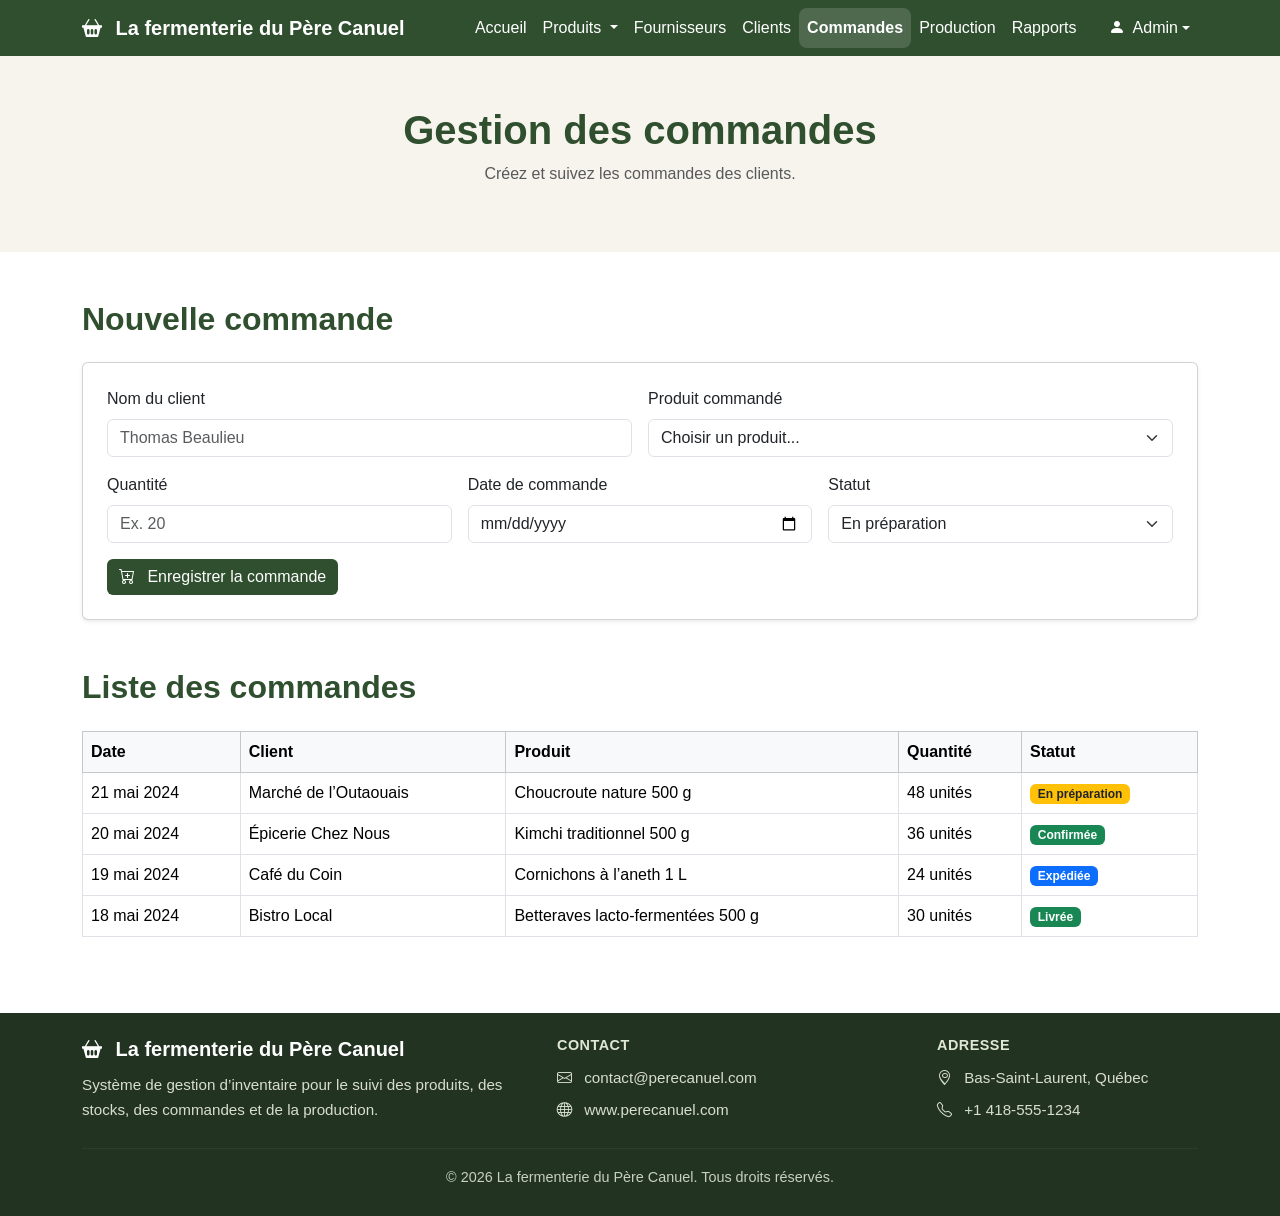
==== TravailSessionBD/commandes.html @ 0ee6f3ba "Ajout de la page commandes Ajout de la page commandes" ====
<!DOCTYPE html>
<html lang="fr">
<head>
    <meta charset="UTF-8">
    <meta name="viewport" content="width=device-width, initial-scale=1">
    <title>Gestion d'inventaire - Père Canuel</title>
    <link href="https://cdn.jsdelivr.net/npm/bootstrap@5.3.3/dist/css/bootstrap.min.css" rel="stylesheet">
    <link href="https://cdn.jsdelivr.net/npm/bootstrap-icons@1.11.3/font/bootstrap-icons.css" rel="stylesheet">
    <link type="text/css" rel="stylesheet" href="styles/commandes.css"/>
</head>

<body>

 <nav class="navbar navbar-expand-lg navbar-dark">
    <div class="container">
      <a class="navbar-brand fw-bold" href="index.html">
        <i class="bi bi-basket2-fill me-2"></i>
        La fermenterie du Père Canuel
      </a>

      <button class="navbar-toggler" type="button" data-bs-toggle="collapse" data-bs-target="#navbarMenu">
        <span class="navbar-toggler-icon"></span>
      </button>

      <div class="collapse navbar-collapse" id="navbarMenu">
        <ul class="navbar-nav ms-auto">

          <li class="nav-item">
            <a class="nav-link" href="index.html">Accueil</a>
          </li>

          <li class="nav-item dropdown">
            <a class="nav-link dropdown-toggle" href="#" id="produitsDropdown" role="button" 
              data-bs-toggle="dropdown" aria-expanded="false">
              Produits
            </a>

            <ul class="dropdown-menu" aria-labelledby="produitsDropdown">
              <li>
                <a class="dropdown-item" href="produits-bruts.html">
                  Produits bruts
                </a>
              </li>

              <li>
                <a class="dropdown-item" href="produits-transformes.html">
                  Produits transformés
                </a>
              </li>
            </ul>
          </li>

          <li class="nav-item">
            <a class="nav-link" href="fournisseurs.html">Fournisseurs</a>
          </li>

          <li class="nav-item">
            <a class="nav-link" href="clients.html">Clients</a>
          </li>

          <li class="nav-item">
            <a class="nav-link active" href="commandes.html">Commandes</a>
          </li>

          <li class="nav-item">
            <a class="nav-link" href="production.html">Production</a>
          </li>

          <li class="nav-item">
            <a class="nav-link" href="rapports.html">Rapports</a>
          </li>

          <li class="nav-item dropdown ms-lg-3">
            <a class="nav-link dropdown-toggle d-flex align-items-center" 
              href="#" id="userDropdown" role="button" 
              data-bs-toggle="dropdown" aria-expanded="false">
              <span class="user-avatar me-2">
                <i class="bi bi-person-fill"></i>
              </span>
              Admin
            </a>

            <ul class="dropdown-menu dropdown-menu-end" aria-labelledby="userDropdown">
              <li> 
                <a class="dropdown-item" href="#">
                  <i class="bi bi-person-circle me-2"></i>
                  Mon profil
                </a>
              </li>

              <li>
                <a class="dropdown-item" href="#">
                  <i class="bi bi-gear me-2"></i>
                  Paramètres
                </a>
              </li>

              <li>
                <hr class="dropdown-divider">
              </li>

              <li>
                <a class="dropdown-item text-danger" href="connexion.html">
                  <i class="bi bi-box-arrow-right me-2"></i>
                  Se déconnecter
                </a>
              </li>
            </ul>
          </li>
        </ul>
      </div>
    </div>
  </nav>

  <header class="page-header">
    <div class="container">
      <h1>Gestion des commandes</h1>
      <p class="text-muted">
        Créez et suivez les commandes des clients.
      </p>
    </div>
  </header>

  <main class="container my-5">
    <section class="mb-5">
      <h2 class="section-title mb-4">Nouvelle commande</h2>

      <div class="card p-4 shadow-sm">
        <form>
          <div class="row g-3">
            <div class="col-md-6">
              <label for="client" class="form-label">Nom du client</label>
              <input type="text" class="form-control" id="client" placeholder="Thomas Beaulieu">
            </div>

            <div class="col-md-6">
              <label for="produit" class="form-label">Produit commandé</label>
              <select class="form-select" id="produit">
                <option selected>Choisir un produit...</option>
                <option>Choucroute nature 500 g</option>
                <option>Kimchi traditionnel 500 g</option>
                <option>Cornichons à l’aneth 1 L</option>
                <option>Betteraves lacto-fermentées 500 g</option>
              </select>
            </div>

            <div class="col-md-4">
              <label for="quantite" class="form-label">Quantité</label>
              <input type="number" class="form-control" id="quantite" placeholder="Ex. 20">
            </div>

            <div class="col-md-4">
              <label for="dateCommande" class="form-label">Date de commande</label>
              <input type="date" class="form-control" id="dateCommande">
            </div>

            <div class="col-md-4">
              <label for="statut" class="form-label">Statut</label>
              <select class="form-select" id="statut">
                <option>En préparation</option>
                <option>Confirmée</option>
                <option>Expédiée</option>
                <option>Livrée</option>
              </select>
            </div>

            <div class="col-12">
              <button type="submit" class="btn btn-principal">
                <i class="bi bi-cart-plus me-2"></i>
                Enregistrer la commande
              </button>
            </div>

          </div>
        </form>
      </div>
    </section>

    <!-- Tableau commandes -->
    <section>
      <h2 class="section-title mb-4">Liste des commandes</h2>

      <div class="table-responsive">
        <table class="table table-bordered align-middle">
          <thead class="table-light">
            <tr>
              <th>Date</th>
              <th>Client</th>
              <th>Produit</th>
              <th>Quantité</th>
              <th>Statut</th>
            </tr>
          </thead>

          <tbody>
            <tr>
              <td>21 mai 2024</td>
              <td>Marché de l’Outaouais</td>
              <td>Choucroute nature 500 g</td>
              <td>48 unités</td>
              <td><span class="badge bg-warning text-dark">En préparation</span></td>
            </tr>

            <tr>
              <td>20 mai 2024</td>
              <td>Épicerie Chez Nous</td>
              <td>Kimchi traditionnel 500 g</td>
              <td>36 unités</td>
              <td><span class="badge bg-success">Confirmée</span></td>
            </tr>

            <tr>
              <td>19 mai 2024</td>
              <td>Café du Coin</td>
              <td>Cornichons à l’aneth 1 L</td>
              <td>24 unités</td>
              <td><span class="badge bg-primary">Expédiée</span></td>
            </tr>

            <tr>
              <td>18 mai 2024</td>
              <td>Bistro Local</td>
              <td>Betteraves lacto-fermentées 500 g</td>
              <td>30 unités</td>
              <td><span class="badge bg-success">Livrée</span></td>
            </tr>
          </tbody>
        </table>
      </div>
    </section>

  </main>

  <footer class="footer-pro">
  <div class="container py-4">
    <div class="row gy-4 align-items-center">
      <div class="col-lg-5 col-md-12">
        <h5 class="footer-title">
          <i class="bi bi-basket2-fill me-2"></i>
          La fermenterie du Père Canuel
        </h5>

        <p class="footer-text mb-0">
          Système de gestion d’inventaire pour le suivi des produits,
          des stocks, des commandes et de la production.
        </p>
      </div>

      <div class="col-lg-4 col-md-12">
        <h6 class="footer-subtitle">Contact</h6>

        <p class="footer-text mb-2">
          <i class="bi bi-envelope me-2"></i>
            contact@perecanuel.com
        </p>

        <p class="footer-text mb-0">
          <i class="bi bi-globe me-2"></i>
            www.perecanuel.com
        </p>
      </div>
      <div class="col-lg-3 col-md-12">
        <h6 class="footer-subtitle">Adresse</h6>
        <p class="footer-text mb-2">
          <i class="bi bi-geo-alt me-2"></i>
            Bas-Saint-Laurent, Québec
        </p>
        <p class="footer-text mb-0">
          <i class="bi bi-telephone me-2"></i>
            +1 418-555-1234
        </p>
      </div>

    </div>
    <hr class="footer-line">
      <div class="text-center">
        <p class="footer-bottom mb-1">
          © 2026 La fermenterie du Père Canuel. Tous droits réservés.
        </p>
      </div>
    </hr>
  </div>
</footer>

  <script 
    src="https://cdn.jsdelivr.net/npm/bootstrap@5.3.3/dist/js/bootstrap.bundle.min.js">
  </script>

</body>
</html>
---- TravailSessionBD/styles/commandes.css ----
body {
      font-family: Arial, Helvetica, sans-serif;
      background-color: #ffffff;
    }

    .navbar {
      background-color: #2f4f2f;
    }

    .navbar-brand,
    .nav-link {
      color: white !important;
      font-weight: 500;
    }

    .nav-link:hover {
      background-color: #5f7f4f;
      color: white;
      border-radius: 8px;
    }

    .navbar .nav-link.active {
      color: #ffffff;
      font-weight: 700;
      background-color: rgba(255, 255, 255, 0.15);
      border-radius: 8px;
    }

    .dropdown-item:hover {
      background-color: #5f7f4f;
      color: white;
    }

    .page-header {
      background-color: #f7f4ed;
      padding: 50px 0;
      text-align: center;
    }

    .page-header h1 {
      color: #2f4f2f;
      font-weight: 700;
    }

    .btn-principal {
      background-color: #2f4f2f;
      color: white;
      border: none;
    }

    .btn-principal:hover {
      background-color: #5f7f4f;
      color: white;
    }

    .section-title {
      color: #2f4f2f;
      font-weight: 700;
    }

    .footer-pro {
  background-color: #223322;
  color: #ffffff;
  margin-top: 60px;
}

.footer-title {
  font-weight: 700;
  color: #ffffff;
  margin-bottom: 12px;
}

.footer-subtitle {
  font-weight: 700;
  color: #dfe8d2;
  margin-bottom: 12px;
  text-transform: uppercase;
  font-size: 0.9rem;
  letter-spacing: 0.5px;
}

.footer-text {
  color: #d8ddd0;
  font-size: 0.95rem;
  line-height: 1.6;
}

.footer-line {
  border-color: rgba(255, 255, 255, 0.2);
  margin: 25px 0 18px;
}

.footer-bottom {
  color: #c8d0c0;
  font-size: 0.9rem;
}
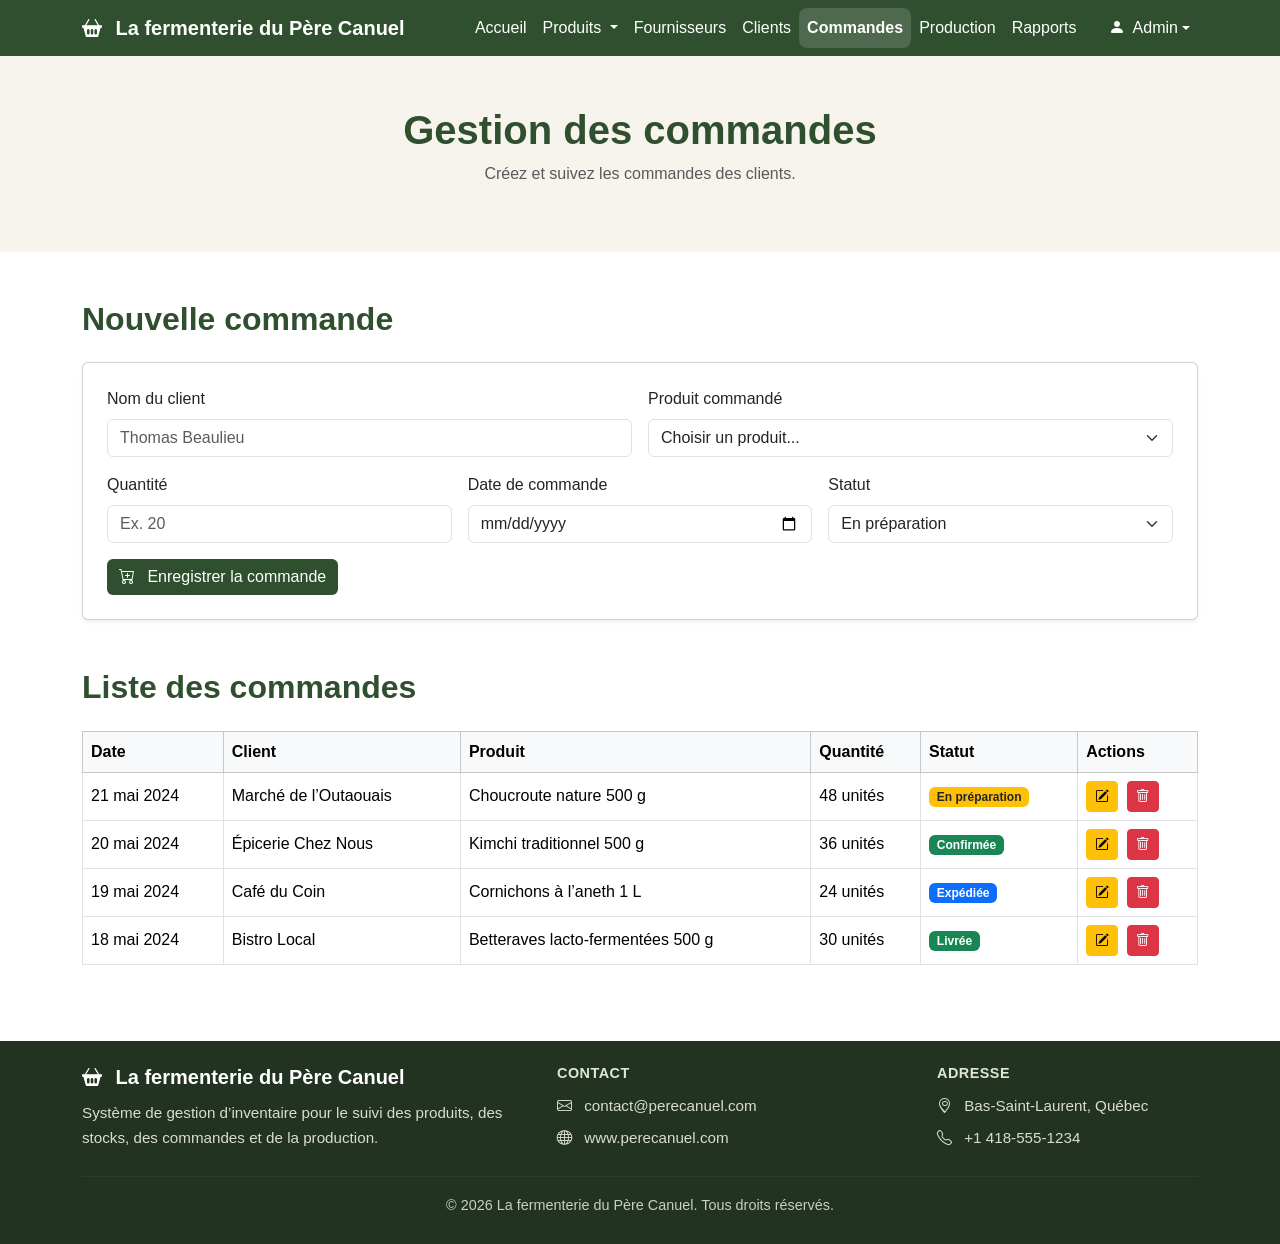
==== commit a4ccd4cf: "Ajout de la page client et quelques modifications des autres pages Ajout de la page client et quelqu" ====
--- a/TravailSessionBD/commandes.html
+++ b/TravailSessionBD/commandes.html
@@ -189,6 +189,7 @@
               <th>Produit</th>
               <th>Quantité</th>
               <th>Statut</th>
+              <th>Actions</th>
             </tr>
           </thead>
 
@@ -199,6 +200,15 @@
               <td>Choucroute nature 500 g</td>
               <td>48 unités</td>
               <td><span class="badge bg-warning text-dark">En préparation</span></td>
+              <td>
+                <button class="btn btn-sm btn-warning me-1" data-bs-toggle="modal" data-bs-target="#modifierModal">
+                  <i class="bi bi-pencil-square"></i>
+                </button>
+
+                <button class="btn btn-sm btn-danger" data-bs-toggle="modal" data-bs-target="#supprimerModal">
+                  <i class="bi bi-trash"></i>
+                </button>
+              </td>
             </tr>
 
             <tr>
@@ -207,6 +217,15 @@
               <td>Kimchi traditionnel 500 g</td>
               <td>36 unités</td>
               <td><span class="badge bg-success">Confirmée</span></td>
+              <td>
+                <button class="btn btn-sm btn-warning me-1" data-bs-toggle="modal" data-bs-target="#modifierModal">
+                  <i class="bi bi-pencil-square"></i>
+                </button>
+
+                <button class="btn btn-sm btn-danger" data-bs-toggle="modal" data-bs-target="#supprimerModal">
+                  <i class="bi bi-trash"></i>
+                </button>
+              </td>
             </tr>
 
             <tr>
@@ -215,6 +234,15 @@
               <td>Cornichons à l’aneth 1 L</td>
               <td>24 unités</td>
               <td><span class="badge bg-primary">Expédiée</span></td>
+              <td>
+                <button class="btn btn-sm btn-warning me-1" data-bs-toggle="modal" data-bs-target="#modifierModal">
+                  <i class="bi bi-pencil-square"></i>
+                </button>
+
+                <button class="btn btn-sm btn-danger" data-bs-toggle="modal" data-bs-target="#supprimerModal">
+                  <i class="bi bi-trash"></i>
+                </button>
+              </td>
             </tr>
 
             <tr>
@@ -223,6 +251,15 @@
               <td>Betteraves lacto-fermentées 500 g</td>
               <td>30 unités</td>
               <td><span class="badge bg-success">Livrée</span></td>
+              <td>
+                <button class="btn btn-sm btn-warning me-1" data-bs-toggle="modal" data-bs-target="#modifierModal">
+                  <i class="bi bi-pencil-square"></i>
+                </button>
+
+                <button class="btn btn-sm btn-danger" data-bs-toggle="modal" data-bs-target="#supprimerModal">
+                  <i class="bi bi-trash"></i>
+                </button>
+              </td>
             </tr>
           </tbody>
         </table>
